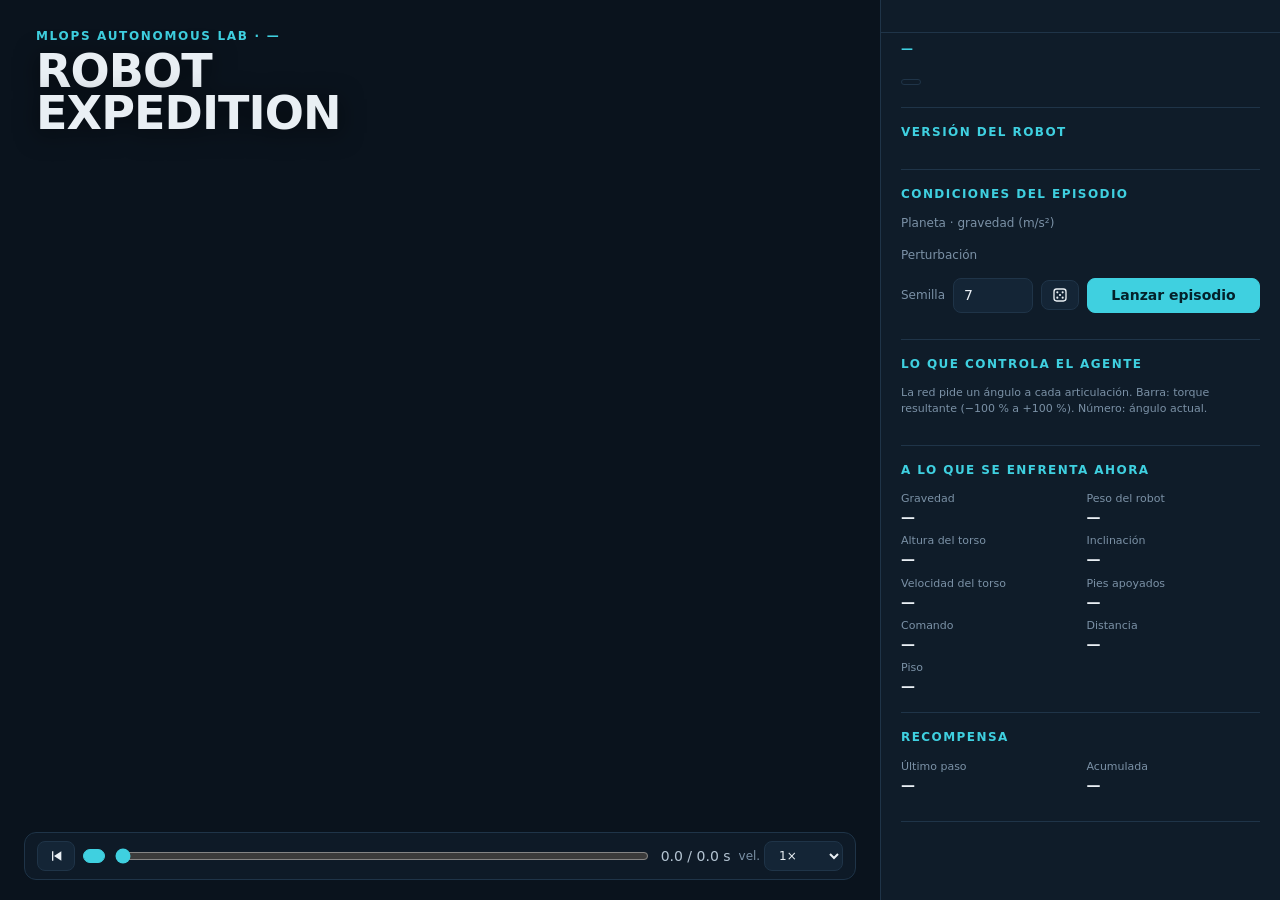
==== web/index.html @ 85c74811 "Parada temprana con prueba sin exploración, pisos y experimentos 2 a 16 Co-Authored-By: Claude Opus " ====
<!doctype html>
<html lang="es">
<head>
  <meta charset="utf-8">
  <meta name="viewport" content="width=device-width, initial-scale=1">
  <title>Robot Expedition</title>
  <link rel="stylesheet" href="style.css">
  <script type="importmap">
    { "imports": { "three": "./vendor/three.module.js", "three/addons/": "./vendor/" } }
  </script>
</head>
<body>
  <main id="escena">
    <canvas id="lienzo"></canvas>

    <header class="cabecera">
      <p class="eyebrow">MLOps Autonomous Lab · <span id="exp-eyebrow">—</span></p>
      <h1>Robot<br>Expedition</h1>
      <p class="mision" id="mision"></p>
    </header>

    <div class="resultado" id="resultado" hidden></div>
    <div class="aviso-empujon" id="aviso-empujon" hidden>¡Empujón!</div>
    <div class="aviso-recorrido" id="aviso-recorrido" hidden></div>

    <div class="linea-tiempo">
      <button id="btn-reiniciar" title="Volver al inicio" aria-label="Volver al inicio"><svg viewBox="0 0 24 24"><path d="M6 5h2v14H6zM20 5v14L9 12z"/></svg></button>
      <button id="btn-play" class="primario" title="Reproducir / pausar" aria-label="Reproducir o pausar"></button>
      <input type="range" id="barra" min="0" max="0" value="0" aria-label="Momento del episodio">
      <span class="contador" id="contador">0.0 / 0.0 s</span>
      <label class="velocidad">vel.
        <select id="velocidad">
          <option value="0.25">0.25×</option>
          <option value="0.5">0.5×</option>
          <option value="1" selected>1×</option>
          <option value="2">2×</option>
          <option value="4">4×</option>
        </select>
      </label>
    </div>
  </main>

  <aside class="panel">
    <nav class="selector" aria-label="Experimentos">
      <div class="selector-fila" id="selector"></div>
    </nav>

    <section>
      <h2 id="exp-titulo">—</h2>
      <p class="pregunta" id="exp-pregunta"></p>
      <p class="nota" id="exp-agrega"></p>
      <p class="sello" id="exp-sello" hidden></p>
    </section>

    <div id="contenido">
      <section>
        <h2>Versión del robot</h2>
        <div class="agentes" id="agentes"></div>
      </section>

      <section id="progreso" hidden>
        <h2>Progreso del entrenamiento</h2>
        <p class="nota">Se guarda una foto de la red a lo largo del entrenamiento. Cada foto se prueba sin
          exploración en <span id="n-eval">—</span> episodios fijos.</p>
        <div class="leyenda-graf">
          <span><i style="background:#dd6a24"></i>Prueba sin exploración</span>
          <span><i style="background:#1f9fae"></i>Mientras entrena, con exploración</span>
        </div>
        <div class="grafico">
          <svg id="grafico-svg" viewBox="0 0 360 200" role="img" aria-label="Tasa de éxito por pasos de entrenamiento"></svg>
          <div class="grafico-tip" id="grafico-tip" hidden></div>
        </div>
        <input type="range" id="checkpoint" min="0" max="0" value="0" aria-label="Foto del entrenamiento">
        <p class="cp-info" id="cp-info"></p>
        <div class="campo fila">
          <button id="btn-recorrido" class="ancho">Recorrer el progreso (8 fotos)</button>
        </div>
        <details class="tabla-detalle">
          <summary>Ver como tabla</summary>
          <table id="tabla-progreso"></table>
        </details>
      </section>

      <section id="seccion-regresion" hidden>
        <h2>¿Olvidó lo anterior?</h2>
        <p class="nota">Este modelo repite las pruebas de los experimentos previos.</p>
        <div class="regresion" id="regresion"></div>
      </section>

      <section>
        <h2>Condiciones del episodio</h2>
        <div class="campo">
          <span class="etiqueta">Planeta · gravedad (m/s²)</span>
          <div class="segmentado" id="planeta"></div>
        </div>
        <div class="campo">
          <span class="etiqueta">Perturbación</span>
          <div class="segmentado" id="perturbacion"></div>
        </div>
        <div class="campo fila">
          <label class="etiqueta" for="semilla">Semilla</label>
          <input type="number" id="semilla" value="7" min="0">
          <button id="btn-dado" title="Semilla aleatoria" aria-label="Semilla aleatoria"><svg viewBox="0 0 24 24"><rect x="3" y="3" width="18" height="18" rx="4" fill="none" stroke="currentColor" stroke-width="2"/><circle cx="8" cy="8" r="1.6"/><circle cx="16" cy="16" r="1.6"/><circle cx="12" cy="12" r="1.6"/><circle cx="16" cy="8" r="1.6"/><circle cx="8" cy="16" r="1.6"/></svg></button>
          <button id="btn-lanzar" class="primario ancho">Lanzar episodio</button>
        </div>
      </section>

      <section>
        <h2>Lo que controla el agente</h2>
        <p class="nota">La red pide un ángulo a cada articulación. Barra: torque resultante (−100 % a +100 %). Número: ángulo actual.</p>
        <div class="motores" id="motores"></div>
      </section>

      <section>
        <h2>A lo que se enfrenta ahora</h2>
        <dl class="datos">
          <div><dt>Gravedad</dt><dd id="v-g">—</dd></div>
          <div><dt>Peso del robot</dt><dd id="v-peso">—</dd></div>
          <div><dt>Altura del torso</dt><dd id="v-altura">—</dd></div>
          <div><dt>Inclinación</dt><dd id="v-inclinacion">—</dd></div>
          <div><dt>Velocidad del torso</dt><dd id="v-velocidad">—</dd></div>
          <div><dt>Pies apoyados</dt><dd id="v-pies">—</dd></div>
          <div><dt>Comando</dt><dd id="v-comando">—</dd></div>
          <div><dt>Distancia</dt><dd id="v-distancia">—</dd></div>
          <div><dt>Piso</dt><dd id="v-piso">—</dd></div>
        </dl>
      </section>

      <section>
        <h2>Recompensa</h2>
        <dl class="datos">
          <div><dt>Último paso</dt><dd id="v-r">—</dd></div>
          <div><dt>Acumulada</dt><dd id="v-rt">—</dd></div>
        </dl>
        <ol class="desglose" id="desglose"></ol>
      </section>
    </div>

    <footer class="pie" id="pie"></footer>
  </aside>

  <script type="module" src="app.js"></script>
</body>
</html>
---- web/style.css ----
:root {
  --fondo: #0a131d;
  --panel: #0f1c29;
  --panel-2: #142536;
  --borde: #1f3448;
  --tinta: #e9eff4;
  --tinta-2: #b4c4d2;
  --apagado: #7b91a6;
  --cian: #3fd0e0;
  --naranja: #ff7a1a;
  --verde: #39c16c;
  --rojo: #ff5a5f;
  --amarillo: #f2b632;
  --ancho-panel: 400px;
  color-scheme: dark;
}

* { box-sizing: border-box; }

html, body {
  margin: 0;
  height: 100%;
  background: var(--fondo);
  color: var(--tinta);
  font: 14px/1.45 system-ui, -apple-system, "Segoe UI", Roboto, sans-serif;
}

body {
  display: grid;
  grid-template-columns: 1fr var(--ancho-panel);
  overflow: hidden;
}

/* ---------------------------------------------------------------- escena */
#escena { position: relative; min-width: 0; height: 100vh; }
#lienzo { display: block; width: 100%; height: 100%; }

.cabecera {
  position: absolute;
  top: 28px; left: 36px;
  pointer-events: none;
  max-width: 60%;
}
.eyebrow {
  margin: 0 0 6px;
  font-size: 12px;
  letter-spacing: .14em;
  text-transform: uppercase;
  color: var(--cian);
  font-weight: 600;
}
.cabecera h1 {
  margin: 0;
  font-size: clamp(30px, 3.6vw, 56px);
  line-height: .9;
  font-weight: 900;
  letter-spacing: -.02em;
  text-transform: uppercase;
  text-shadow: 0 4px 24px #0009;
}
.mision {
  margin: 8px 0 0;
  font-size: 14px;
  color: var(--tinta-2);
  max-width: 34ch;
  text-shadow: 0 2px 10px #000a;
}

.leyenda {
  position: absolute;
  left: 36px; bottom: 84px;
  display: flex; flex-wrap: wrap; gap: 6px 14px;
  font-size: 12px; color: var(--tinta-2);
  pointer-events: none;
}
.leyenda i {
  display: inline-block; width: 11px; height: 11px; border-radius: 2px;
  background: var(--c); margin-right: 5px; vertical-align: -1px;
  box-shadow: 0 0 0 1px #fff2;
}

.resultado {
  position: absolute;
  top: 32px; right: 28px;
  padding: 14px 18px;
  border-radius: 10px;
  background: #0f1c29e6;
  border: 1px solid var(--borde);
  font-size: 15px;
  max-width: 300px;
}
.resultado b { display: block; font-size: 20px; margin-bottom: 2px; }
.resultado small { display: block; color: var(--apagado); font-size: 12px; }
.resultado.exito b { color: var(--verde); }
.resultado.fracaso b { color: var(--rojo); }
.resultado.tiempo b { color: var(--amarillo); }

.linea-tiempo {
  position: absolute;
  left: 24px; right: 24px; bottom: 20px;
  display: flex; align-items: center; gap: 8px;
  padding: 8px 12px;
  background: #0f1c29e0;
  border: 1px solid var(--borde);
  border-radius: 12px;
  backdrop-filter: blur(6px);
}
.linea-tiempo input[type=range] { flex: 1; accent-color: var(--cian); }
.contador { font-variant-numeric: tabular-nums; color: var(--tinta-2); min-width: 72px; text-align: right; }
.velocidad { color: var(--apagado); font-size: 12px; }

button, select, input[type=number] {
  font: inherit;
  color: var(--tinta);
  background: var(--panel-2);
  border: 1px solid var(--borde);
  border-radius: 8px;
  padding: 6px 10px;
}
button { cursor: pointer; }
button svg { width: 16px; height: 16px; fill: currentColor; display: block; }
.accion .sim svg { width: 20px; height: 20px; margin: 0 auto; fill: currentColor; }
button:hover { border-color: var(--cian); }
button.primario { background: var(--cian); color: #04212a; border-color: var(--cian); font-weight: 700; }
button.primario:hover { filter: brightness(1.1); }
button:focus-visible, select:focus-visible, input:focus-visible { outline: 2px solid var(--cian); outline-offset: 2px; }

/* ----------------------------------------------------------------- panel */
.panel {
  height: 100vh;
  overflow-y: auto;
  background: var(--panel);
  border-left: 1px solid var(--borde);
  padding: 8px 20px 24px;
}
.panel section { padding: 16px 0; border-bottom: 1px solid var(--borde); }
.panel h2 {
  margin: 0 0 12px;
  font-size: 12px;
  letter-spacing: .12em;
  text-transform: uppercase;
  color: var(--cian);
}

.agentes { display: grid; gap: 8px; }
.agente {
  text-align: left;
  display: grid; grid-template-columns: auto 1fr; gap: 2px 10px;
  padding: 10px 12px;
}
.agente .punto { grid-row: span 2; width: 12px; height: 12px; border-radius: 50%; margin-top: 4px; background: var(--c); }
.agente b { font-size: 14px; }
.agente small { color: var(--apagado); font-size: 12px; line-height: 1.35; }
.agente[aria-pressed=true] { border-color: var(--c); background: color-mix(in srgb, var(--c) 14%, var(--panel-2)); }
.agente:disabled { opacity: .45; cursor: not-allowed; }

.campo { margin-bottom: 10px; }
.campo.fila { display: flex; gap: 8px; align-items: center; flex-wrap: wrap; }
.campo.fila input { width: 80px; }
.etiqueta { display: block; font-size: 12px; color: var(--apagado); margin-bottom: 4px; }
.campo.fila .etiqueta { margin: 0; }
.ancho { flex: 1; }
.segmentado { display: flex; gap: 4px; }
.segmentado button { flex: 1; padding: 5px 6px; font-size: 13px; }
.segmentado button[aria-pressed=true] { background: var(--tinta); color: var(--fondo); border-color: var(--tinta); font-weight: 600; }

.acciones { display: grid; grid-template-columns: repeat(4, 1fr); gap: 6px; }
.accion.agarrar { grid-column: span 4; display: flex; align-items: center; justify-content: center; gap: 8px; }
.accion.agarrar .sim { display: inline-block; }
.accion {
  position: relative;
  padding: 8px 4px;
  border-radius: 8px;
  border: 1px solid var(--borde);
  background: var(--panel-2);
  text-align: center;
  font-size: 12px;
  color: var(--tinta-2);
  overflow: hidden;
}
.accion .q { position: absolute; inset: 0; background: var(--cian); opacity: 0; transition: opacity .2s; }
.accion span { position: relative; }
.accion .sim { display: block; font-size: 18px; line-height: 1.1; color: var(--tinta); }
.accion.activa { border-color: var(--naranja); color: var(--tinta); box-shadow: 0 0 0 1px var(--naranja) inset; }
.accion.activa .sim { color: var(--naranja); }
.nota { font-size: 11px; color: var(--apagado); margin: 6px 0 12px; }

.medidor-cab { display: flex; justify-content: space-between; font-size: 12px; color: var(--apagado); }
.medidor-cab b { color: var(--tinta); font-variant-numeric: tabular-nums; }
.barra-bat { height: 10px; border-radius: 5px; background: var(--panel-2); border: 1px solid var(--borde); overflow: hidden; margin: 4px 0 12px; }
#bateria { height: 100%; width: 100%; background: var(--verde); transition: width .25s, background .25s; }

.etapas { display: flex; align-items: center; gap: 4px; margin-bottom: 12px; font-size: 12px; }
.etapas span { padding: 3px 7px; border-radius: 99px; border: 1px solid var(--borde); color: var(--apagado); white-space: nowrap; }
.etapas i { flex: 1; height: 1px; background: var(--borde); }
.etapas span.hecha { border-color: var(--verde); color: var(--verde); }
.etapas span.actual { border-color: var(--naranja); color: var(--tinta); background: #ff7a1a22; }

.datos { margin: 0; display: grid; grid-template-columns: 1fr 1fr; gap: 6px 12px; }
.datos div { min-width: 0; }
.datos dt { font-size: 11px; color: var(--apagado); }
.datos dd { margin: 0; font-variant-numeric: tabular-nums; font-weight: 600; }
.datos.compacto { grid-template-columns: 1fr; gap: 3px; }
.datos.compacto div { display: flex; justify-content: space-between; gap: 8px; }
.datos.compacto dd { text-align: right; }
.alerta { color: var(--amarillo); }
.peligro { color: var(--rojo); }

.enfrenta { display: grid; grid-template-columns: 120px 1fr; gap: 14px; align-items: start; }
#radar { width: 120px; height: 120px; }

.bitacora { list-style: none; margin: 10px 0 0; padding: 0; max-height: 150px; overflow-y: auto; font-size: 12px; }
.bitacora li { padding: 3px 0; border-bottom: 1px dashed var(--borde); color: var(--tinta-2); display: flex; gap: 8px; }
.bitacora li b { color: var(--apagado); font-weight: 500; min-width: 30px; font-variant-numeric: tabular-nums; }
.bitacora li.mala { color: var(--rojo); }
.bitacora li.buena { color: var(--verde); }

.pie { padding-top: 14px; font-size: 11px; color: var(--apagado); }
.pie code { color: var(--tinta-2); }

/* --------------------------------------------------------------- progreso */
.leyenda-graf { display: flex; flex-direction: column; gap: 2px; font-size: 12px; color: var(--tinta-2); margin-bottom: 4px; }
.leyenda-graf i { display: inline-block; width: 14px; height: 3px; border-radius: 2px; margin-right: 6px; vertical-align: 3px; }
.grafico { position: relative; }
.grafico svg { width: 100%; height: auto; display: block; touch-action: none; }
.grafico .rejilla { stroke: var(--borde); stroke-width: 1; }
.grafico .base { stroke: var(--apagado); stroke-width: 1; }
.grafico .eje { fill: var(--apagado); font-size: 10px; }
.grafico .hito { stroke: var(--apagado); stroke-dasharray: 2 3; }
.grafico .elegido { stroke: var(--tinta); stroke-width: 1.5; }
.grafico .cruz { stroke: var(--tinta-2); stroke-width: 1; }
.grafico #zona { cursor: pointer; }
.grafico-tip {
  position: absolute; top: 6px; width: 150px; pointer-events: none;
  background: var(--fondo); border: 1px solid var(--borde); border-radius: 8px;
  padding: 6px 8px; font-size: 12px; display: grid; gap: 2px;
}
.grafico-tip i { display: inline-block; width: 8px; height: 8px; border-radius: 50%; margin-right: 5px; }
.grafico-tip small { color: var(--apagado); }
#checkpoint { width: 100%; accent-color: var(--tinta); margin: 6px 0 2px; }
.cp-info { font-size: 12px; color: var(--tinta-2); margin: 2px 0 10px; min-height: 34px; }
.cp-info b { color: var(--tinta); }
.tabla-detalle summary { cursor: pointer; font-size: 12px; color: var(--apagado); }
.tabla-detalle table { width: 100%; border-collapse: collapse; font-size: 11px; margin-top: 6px; font-variant-numeric: tabular-nums; }
.tabla-detalle th, .tabla-detalle td { padding: 3px 4px; border-bottom: 1px solid var(--borde); text-align: right; }
.tabla-detalle th:first-child, .tabla-detalle td:first-child { text-align: left; }
.tabla-detalle th { color: var(--apagado); font-weight: 600; }
.aviso-recorrido {
  position: absolute; bottom: 82px; right: 24px;
  padding: 8px 14px; border-radius: 99px; background: #0f1c29e6; border: 1px solid var(--borde);
  font-size: 13px; white-space: nowrap;
}
.aviso-recorrido button { margin-left: 8px; padding: 2px 8px; font-size: 12px; }

/* -------------------------------------------------------------- responsivo */
@media (max-width: 900px) {
  body { grid-template-columns: 1fr; overflow: auto; }
  #escena { height: 70vh; }
  .panel { height: auto; border-left: 0; border-top: 1px solid var(--borde); padding: 8px 16px 24px; }
  .cabecera { left: 16px; top: 16px; max-width: 90%; }
  .leyenda { display: none; }
  .linea-tiempo { left: 12px; right: 12px; bottom: 12px; }
  .resultado { top: auto; bottom: 76px; right: 12px; left: 12px; max-width: none; }
}

/* ------------------------------------------------------------ experimentos */
.selector {
  position: sticky; top: 0; z-index: 5;
  background: var(--panel);
  margin: -8px -20px 0; padding: 10px 20px;
  border-bottom: 1px solid var(--borde);
}
.selector-fila { display: flex; gap: 6px; overflow-x: auto; padding-bottom: 4px; }
.chip-exp { flex: none; text-align: left; padding: 5px 10px; font-size: 13px; font-weight: 600; }
.chip-exp small { display: block; font-size: 10px; font-weight: 500; color: var(--apagado); }
.chip-exp.pendiente { color: var(--apagado); border-style: dashed; font-weight: 500; }
.chip-exp[aria-pressed=true] { background: var(--tinta); color: var(--fondo); border-color: var(--tinta); }
.chip-exp[aria-pressed=true] small { color: #4a5a68; }
.pregunta { margin: 0 0 4px; font-size: 15px; }
.sello { display: inline-block; margin: 4px 0 0; padding: 2px 9px; border-radius: 99px; font-size: 12px; border: 1px solid var(--borde); color: var(--tinta-2); }
.sello.ok { border-color: var(--verde); color: var(--verde); }

.motores { display: grid; gap: 4px; }
.motor { display: grid; grid-template-columns: 124px 1fr 40px; gap: 8px; align-items: center; font-size: 12px; color: var(--tinta-2); }
.m-barra { position: relative; height: 8px; border-radius: 4px; background: var(--panel-2); border: 1px solid var(--borde); overflow: hidden; }
.m-barra::after { content: ""; position: absolute; left: 50%; top: 0; bottom: 0; width: 1px; background: var(--apagado); }
.m-barra i { position: absolute; top: 0; bottom: 0; left: 50%; width: 0; background: var(--cian); }
.m-valor { text-align: right; font-variant-numeric: tabular-nums; color: var(--tinta); }

.desglose { list-style: none; margin: 10px 0 0; padding: 0; font-size: 12px; }
.desglose li { display: flex; justify-content: space-between; padding: 2px 0; border-bottom: 1px dashed var(--borde); color: var(--tinta-2); }
.desglose b { color: var(--tinta); font-weight: 600; font-variant-numeric: tabular-nums; }

.aviso-empujon {
  position: absolute; top: 45%; left: 50%; transform: translateX(-50%);
  padding: 6px 16px; border-radius: 8px; background: #ff7a1ae0; color: #1a0d03;
  font-weight: 800; font-size: 18px; pointer-events: none;
}

.chip-exp.aprobado { border-color: var(--verde); }
.chip-exp.fallido { border-color: var(--rojo); }
.regresion { display: grid; gap: 4px; }
.reg-fila { display: grid; grid-template-columns: 130px 1fr 40px; gap: 8px; align-items: center; font-size: 12px; color: var(--tinta-2); }
.reg-fila .m-barra::after { display: none; }
.reg-fila b { text-align: right; color: var(--tinta); font-variant-numeric: tabular-nums; }
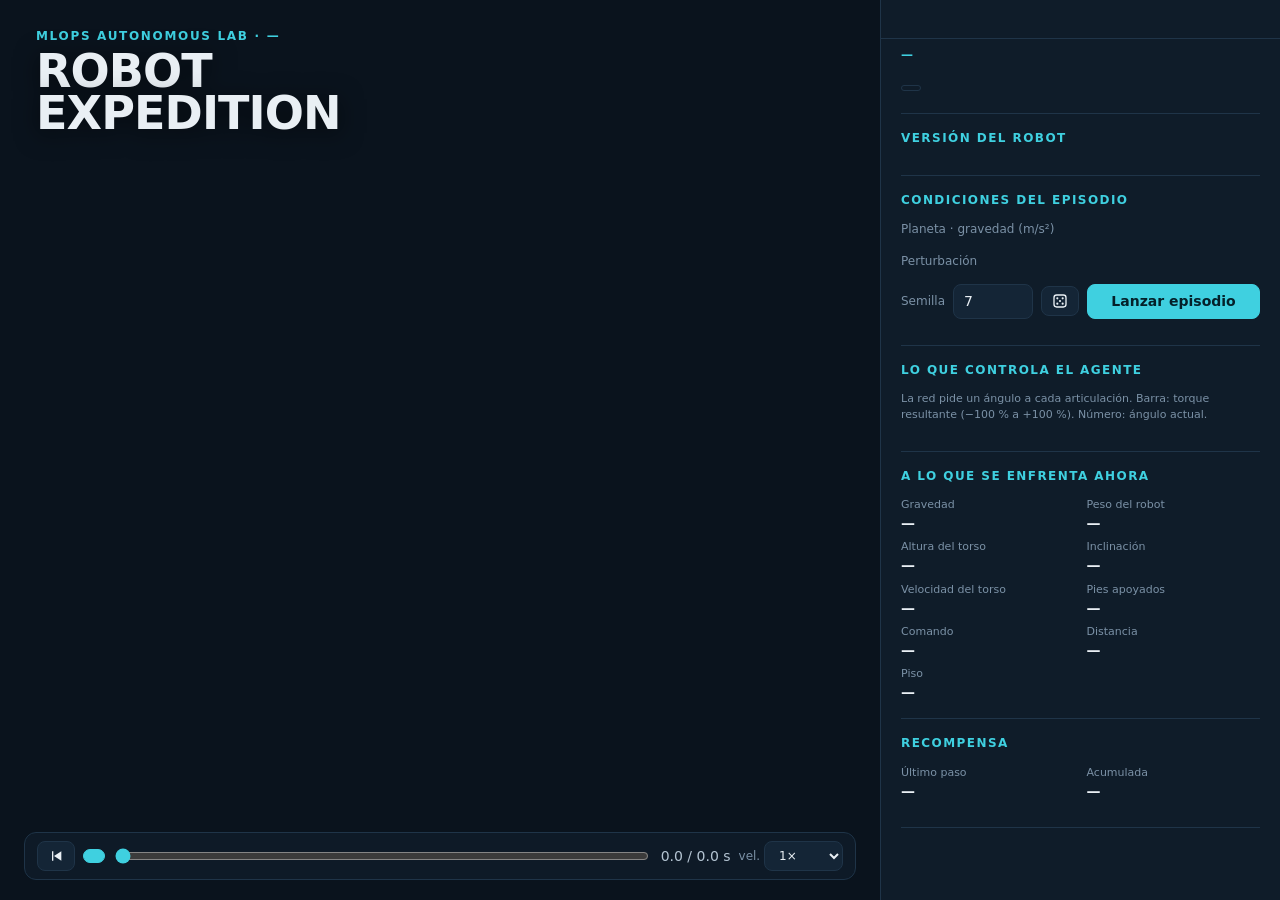
==== commit 485c61ab: "exp-002 Empujón leve: no aprobado ¿Resiste un empujón leve sin mover los pies? Campeón: semilla 0.  " ====
--- a/web/index.html
+++ b/web/index.html
@@ -42,6 +42,7 @@
 
   <aside class="panel">
     <nav class="selector" aria-label="Experimentos">
+      <p class="avance" id="avance"></p>
       <div class="selector-fila" id="selector"></div>
     </nav>
 
--- a/web/style.css
+++ b/web/style.css
@@ -303,3 +303,5 @@
 .reg-fila { display: grid; grid-template-columns: 130px 1fr 40px; gap: 8px; align-items: center; font-size: 12px; color: var(--tinta-2); }
 .reg-fila .m-barra::after { display: none; }
 .reg-fila b { text-align: right; color: var(--tinta); font-variant-numeric: tabular-nums; }
+.avance { margin: 0 0 6px; font-size: 12px; color: var(--tinta-2); }
+.avance b { color: var(--verde); font-size: 14px; }
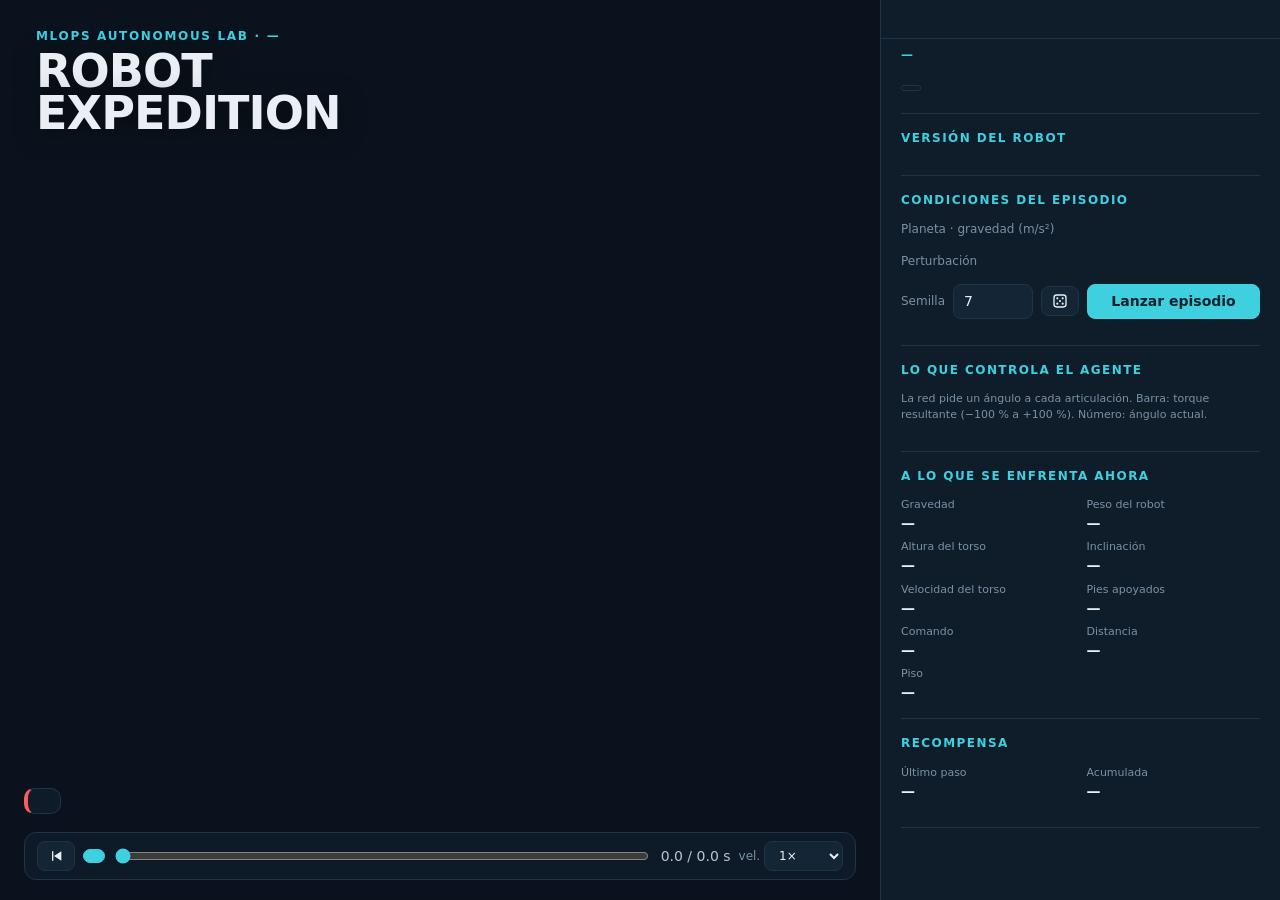
==== commit 730619ac: "Visor: «Ver su aprendizaje» por etapas y solo Tierra y Marte - evolucion.py prueba las fotos de todo" ====
--- a/web/index.html
+++ b/web/index.html
@@ -21,7 +21,7 @@
 
     <div class="resultado" id="resultado" hidden></div>
     <div class="aviso-empujon" id="aviso-empujon" hidden>¡Empujón!</div>
-    <div class="aviso-recorrido" id="aviso-recorrido" hidden></div>
+    <div class="etapa" id="etapa" hidden></div>
 
     <div class="linea-tiempo">
       <button id="btn-reiniciar" title="Volver al inicio" aria-label="Volver al inicio"><svg viewBox="0 0 24 24"><path d="M6 5h2v14H6zM20 5v14L9 12z"/></svg></button>
@@ -54,6 +54,13 @@
     </section>
 
     <div id="contenido">
+      <section id="aprendizaje" hidden>
+        <h2>Cómo aprendió</h2>
+        <button id="btn-aprendizaje" class="primario grande"></button>
+        <p class="nota" id="aprendizaje-nota"></p>
+        <ol class="hitos" id="hitos"></ol>
+      </section>
+
       <section>
         <h2>Versión del robot</h2>
         <div class="agentes" id="agentes"></div>
@@ -73,9 +80,6 @@
         </div>
         <input type="range" id="checkpoint" min="0" max="0" value="0" aria-label="Foto del entrenamiento">
         <p class="cp-info" id="cp-info"></p>
-        <div class="campo fila">
-          <button id="btn-recorrido" class="ancho">Recorrer el progreso (8 fotos)</button>
-        </div>
         <details class="tabla-detalle">
           <summary>Ver como tabla</summary>
           <table id="tabla-progreso"></table>
--- a/web/style.css
+++ b/web/style.css
@@ -305,3 +305,24 @@
 .reg-fila b { text-align: right; color: var(--tinta); font-variant-numeric: tabular-nums; }
 .avance { margin: 0 0 6px; font-size: 12px; color: var(--tinta-2); }
 .avance b { color: var(--verde); font-size: 14px; }
+
+/* ------------------------------------------------------------ cómo aprendió */
+button.grande { width: 100%; padding: 11px; font-size: 15px; display: flex; align-items: center; justify-content: center; gap: 8px; }
+.hitos { list-style: none; margin: 10px 0 0; padding: 0; display: grid; gap: 6px; }
+.hito button { width: 100%; display: flex; gap: 10px; text-align: left; padding: 8px 10px; }
+.h-num { flex: none; width: 22px; height: 22px; border-radius: 50%; display: grid; place-items: center; font-size: 12px; font-weight: 700; background: var(--borde); color: var(--tinta-2); }
+.h-cuerpo { display: grid; gap: 1px; font-size: 12px; color: var(--tinta-2); min-width: 0; }
+.h-cuerpo b { font-size: 13px; color: var(--tinta); }
+.h-cuerpo small { color: var(--apagado); font-size: 11px; }
+.hito.logrado .h-num { background: var(--verde); color: #04210f; }
+.hito.activo button { border-color: var(--cian); background: color-mix(in srgb, var(--cian) 12%, var(--panel-2)); }
+
+.etapa {
+  position: absolute; bottom: 86px; left: 24px; max-width: min(380px, calc(100% - 48px));
+  padding: 12px 16px; border-radius: 10px;
+  background: #0f1c29ee; border: 1px solid var(--borde); border-left: 4px solid var(--rojo);
+  display: grid; gap: 2px; font-size: 14px; pointer-events: none;
+}
+.etapa.logrado { border-left-color: var(--verde); }
+.etapa small { color: var(--apagado); font-size: 12px; }
+.etapa b { font-size: 18px; }
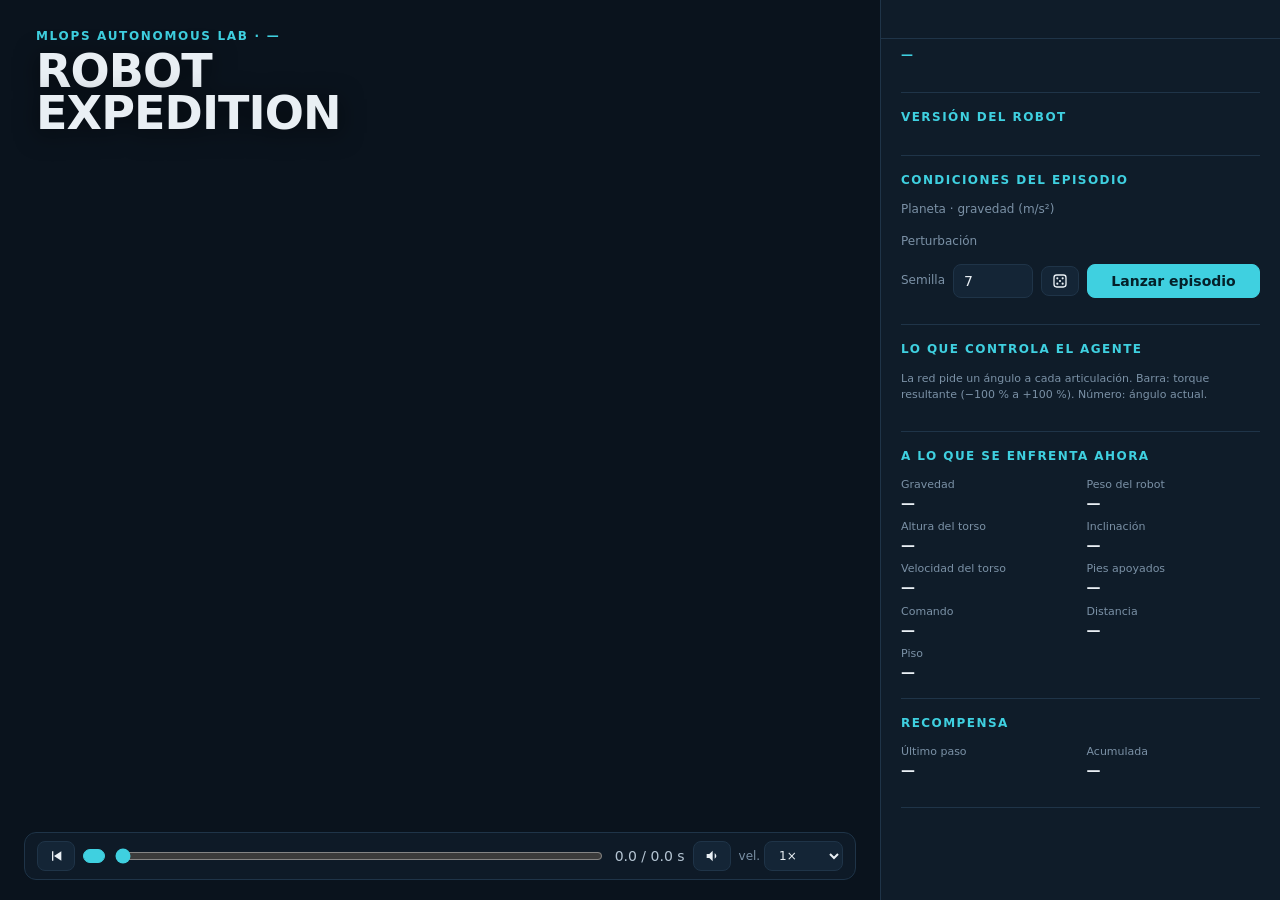
==== commit a087bf21: "Visor: robot con personalidad, niveles, carrera de versiones y pista con meta - robot3d.js: cuerpo m" ====
--- a/web/index.html
+++ b/web/index.html
@@ -21,13 +21,17 @@
 
     <div class="resultado" id="resultado" hidden></div>
     <div class="aviso-empujon" id="aviso-empujon" hidden>¡Empujón!</div>
+    <div class="niveles" id="niveles" hidden></div>
     <div class="etapa" id="etapa" hidden></div>
+    <div class="burbuja" id="burbuja" hidden></div>
+    <div id="etiquetas"></div>
 
     <div class="linea-tiempo">
       <button id="btn-reiniciar" title="Volver al inicio" aria-label="Volver al inicio"><svg viewBox="0 0 24 24"><path d="M6 5h2v14H6zM20 5v14L9 12z"/></svg></button>
       <button id="btn-play" class="primario" title="Reproducir / pausar" aria-label="Reproducir o pausar"></button>
       <input type="range" id="barra" min="0" max="0" value="0" aria-label="Momento del episodio">
       <span class="contador" id="contador">0.0 / 0.0 s</span>
+      <button id="btn-sonido" title="Sonido" aria-label="Activar o silenciar el sonido"><svg viewBox="0 0 24 24"><path d="M4 9v6h4l5 5V4L8 9zM16 8c1.5 1 2.5 2.4 2.5 4s-1 3-2.5 4z"/></svg></button>
       <label class="velocidad">vel.
         <select id="velocidad">
           <option value="0.25">0.25×</option>
@@ -57,6 +61,7 @@
       <section id="aprendizaje" hidden>
         <h2>Cómo aprendió</h2>
         <button id="btn-aprendizaje" class="primario grande"></button>
+        <button id="btn-carrera" class="grande secundario">Carrera de versiones</button>
         <p class="nota" id="aprendizaje-nota"></p>
         <ol class="hitos" id="hitos"></ol>
       </section>
--- a/web/style.css
+++ b/web/style.css
@@ -326,3 +326,48 @@
 .etapa.logrado { border-left-color: var(--verde); }
 .etapa small { color: var(--apagado); font-size: 12px; }
 .etapa b { font-size: 18px; }
+
+/* ---------------------------------------------------------------- personaje */
+button.secundario { margin-top: 6px; background: var(--panel-2); color: var(--tinta); font-weight: 600; }
+.estrellas { font-style: normal; color: var(--amarillo); letter-spacing: 1px; font-size: 13px; white-space: nowrap; }
+.etapa .estrellas { font-size: 18px; margin-top: 2px; }
+.hito button { align-items: flex-start; }
+.hito .estrellas { margin-left: auto; }
+.h-num { background: var(--c); color: #06121b; }
+.hito.logrado .h-num { background: var(--c); }
+.etapa.entra { animation: entrada .35s cubic-bezier(.2, 1.4, .4, 1); }
+@keyframes entrada { from { transform: translateY(14px) scale(.94); opacity: 0; } }
+
+.niveles {
+  position: absolute; top: 20px; right: 24px;
+  display: flex; align-items: center; gap: 4px;
+  padding: 6px 10px; border-radius: 99px;
+  background: #0f1c29cc; pointer-events: none;
+}
+.niveles span {
+  width: 24px; height: 24px; border-radius: 50%;
+  display: grid; place-items: center; font-size: 12px; font-weight: 800;
+  background: var(--panel-2); color: var(--apagado); border: 2px solid var(--borde);
+}
+.niveles span.pasado { background: var(--c); color: #06121b; border-color: var(--c); }
+.niveles span.actual { border-color: var(--c); color: var(--tinta); transform: scale(1.18); }
+.niveles i { width: 12px; height: 2px; background: var(--borde); }
+
+.burbuja {
+  position: absolute; left: 0; top: 0; pointer-events: none;
+  padding: 6px 12px; border-radius: 14px;
+  background: #fffdf6; color: #14202b; font-weight: 800; font-size: 15px; white-space: nowrap;
+  box-shadow: 0 6px 18px #0006;
+}
+.burbuja::after {
+  content: ""; position: absolute; left: 50%; bottom: -7px; margin-left: -7px;
+  border: 7px solid transparent; border-top-color: #fffdf6; border-bottom: 0;
+}
+.etiqueta-carrera {
+  position: absolute; left: 0; top: 0; pointer-events: none;
+  padding: 2px 8px; border-radius: 99px;
+  background: var(--c); color: #06121b; font-size: 11px; font-weight: 800; white-space: nowrap;
+}
+#btn-sonido.apagado { opacity: .45; }
+
+[hidden] { display: none !important; }
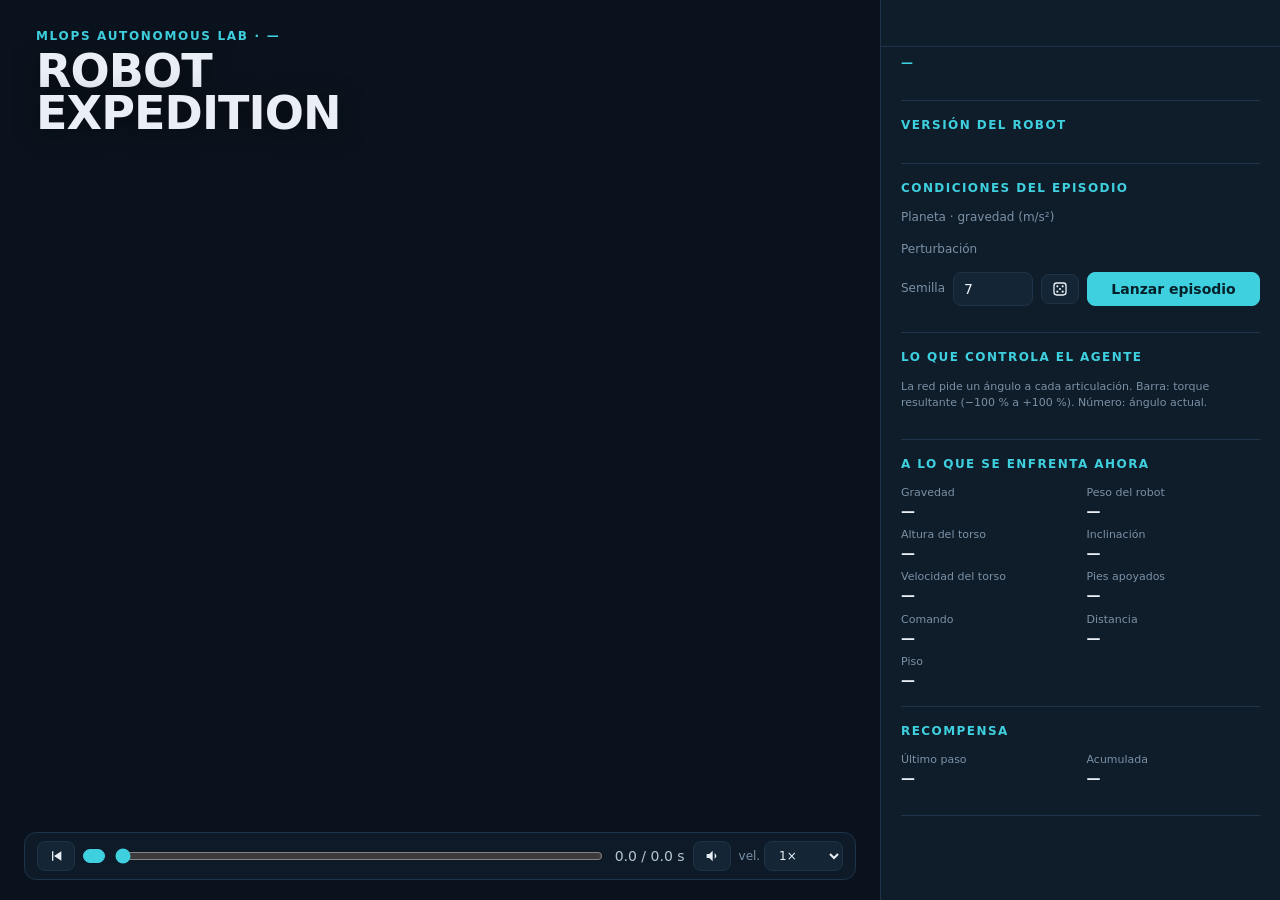
==== commit cb12abdc: "exp-004 Sentadilla: no aprobado ¿Controla su altura a la orden? Campeón: semilla 0.  Co-Authored-By:" ====
--- a/web/index.html
+++ b/web/index.html
@@ -47,6 +47,7 @@
   <aside class="panel">
     <nav class="selector" aria-label="Experimentos">
       <p class="avance" id="avance"></p>
+      <div class="mapa" id="mapa" aria-label="Mapa de los 50 experimentos"></div>
       <div class="selector-fila" id="selector"></div>
     </nav>
 
@@ -55,6 +56,11 @@
       <p class="pregunta" id="exp-pregunta"></p>
       <p class="nota" id="exp-agrega"></p>
       <p class="sello" id="exp-sello" hidden></p>
+    </section>
+
+    <section id="pendiente" class="tarjeta-pendiente" hidden>
+      <h2>Próximamente</h2>
+      <p id="pendiente-texto"></p>
     </section>
 
     <div id="contenido">
--- a/web/style.css
+++ b/web/style.css
@@ -371,3 +371,14 @@
 #btn-sonido.apagado { opacity: .45; }
 
 [hidden] { display: none !important; }
+
+.mapa { display: grid; grid-template-columns: repeat(25, 1fr); gap: 2px; margin-bottom: 8px; }
+.punto-mapa {
+  aspect-ratio: 1; padding: 0; border-radius: 4px; font-size: 7px; line-height: 1;
+  color: transparent; background: var(--panel-2); border: 1px solid var(--borde);
+}
+.punto-mapa.aprobado { background: var(--verde); border-color: var(--verde); }
+.punto-mapa.fallido { background: #6b2b33; border-color: var(--rojo); }
+.punto-mapa[aria-pressed=true] { outline: 2px solid var(--tinta); outline-offset: 1px; }
+.punto-mapa:hover { color: var(--tinta); }
+.tarjeta-pendiente p { color: var(--tinta-2); margin: 0; }
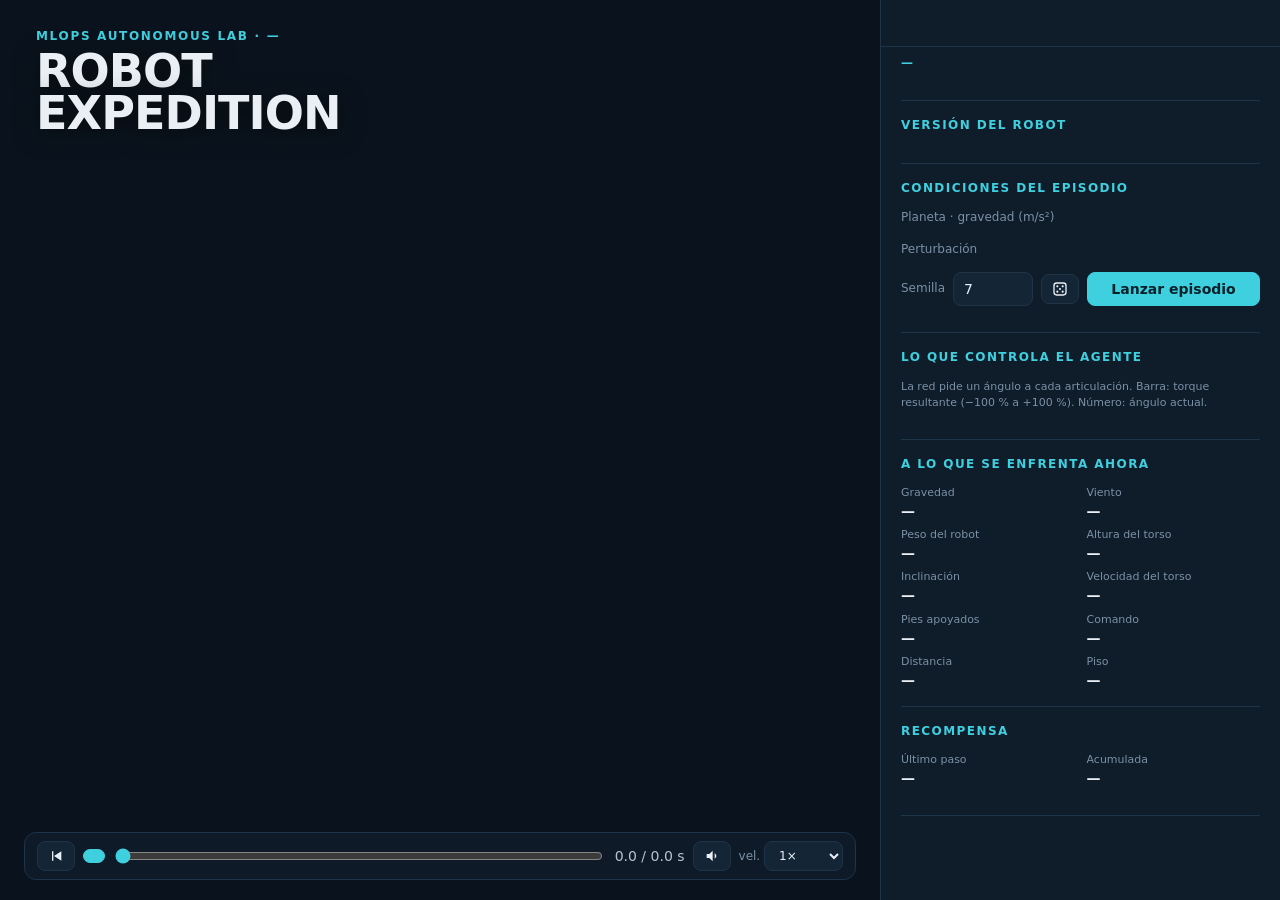
==== commit bc0689a1: "Visor: viento animado, cinco etapas, guías de esquina y círculo, listones; modelos fuera de git Co-A" ====
--- a/web/index.html
+++ b/web/index.html
@@ -37,7 +37,9 @@
           <option value="0.25">0.25×</option>
           <option value="0.5">0.5×</option>
           <option value="1" selected>1×</option>
+          <option value="1.5">1.5×</option>
           <option value="2">2×</option>
+          <option value="2.5">2.5×</option>
           <option value="4">4×</option>
         </select>
       </label>
@@ -131,6 +133,7 @@
         <h2>A lo que se enfrenta ahora</h2>
         <dl class="datos">
           <div><dt>Gravedad</dt><dd id="v-g">—</dd></div>
+          <div><dt>Viento</dt><dd id="v-viento">—</dd></div>
           <div><dt>Peso del robot</dt><dd id="v-peso">—</dd></div>
           <div><dt>Altura del torso</dt><dd id="v-altura">—</dd></div>
           <div><dt>Inclinación</dt><dd id="v-inclinacion">—</dd></div>
--- a/web/style.css
+++ b/web/style.css
@@ -382,3 +382,7 @@
 .punto-mapa[aria-pressed=true] { outline: 2px solid var(--tinta); outline-offset: 1px; }
 .punto-mapa:hover { color: var(--tinta); }
 .tarjeta-pendiente p { color: var(--tinta-2); margin: 0; }
+
+.panel { scroll-padding-top: 170px; }
+.resultado .calidad { color: var(--verde); font-size: 15px; }
+.h-cuerpo small:first-of-type { color: var(--cian); }
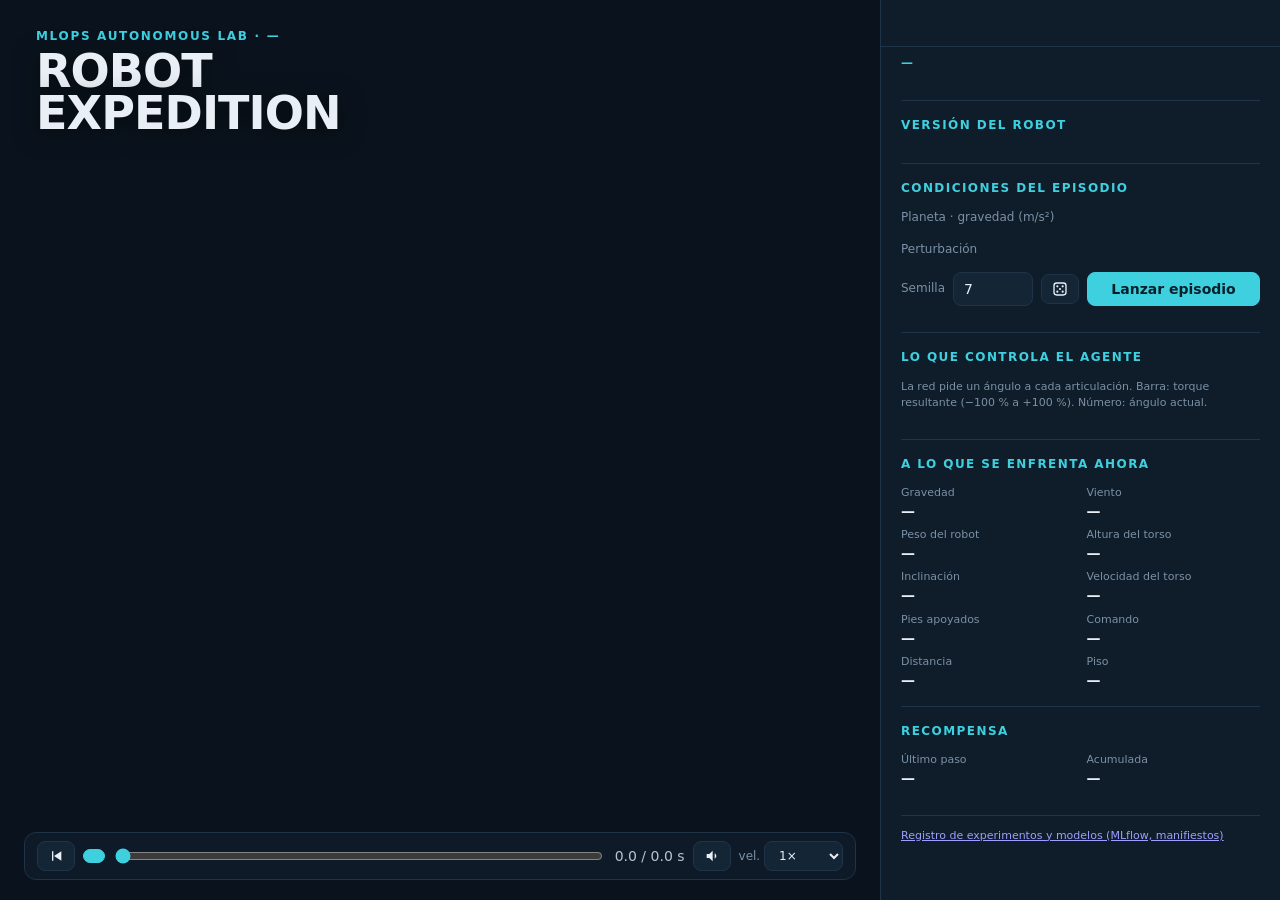
==== commit d2a16689: "exp-108 Llegar a las balizas: aprobado ¿Llega, una tras otra, a tres balizas puestas al azar a su al" ====
--- a/web/index.html
+++ b/web/index.html
@@ -20,6 +20,7 @@
     </header>
 
     <div class="resultado" id="resultado" hidden></div>
+    <p class="modo" id="modo" hidden></p>
     <div class="aviso-empujon" id="aviso-empujon" hidden>¡Empujón!</div>
     <div class="niveles" id="niveles" hidden></div>
     <div class="etapa" id="etapa" hidden></div>
@@ -155,6 +156,8 @@
       </section>
     </div>
 
+    <p class="nota" id="servidor"></p>
+    <p class="nota"><a href="registro.html">Registro de experimentos y modelos (MLflow, manifiestos)</a></p>
     <footer class="pie" id="pie"></footer>
   </aside>
 
--- a/web/style.css
+++ b/web/style.css
@@ -386,3 +386,11 @@
 .panel { scroll-padding-top: 170px; }
 .resultado .calidad { color: var(--verde); font-size: 15px; }
 .h-cuerpo small:first-of-type { color: var(--cian); }
+
+/* Qué se está mostrando: evaluación en vivo, replay grabado o error del servicio */
+.modo { position: absolute; left: 24px; bottom: 84px; z-index: 5; margin: 0; padding: 6px 12px; border-radius: 999px;
+  font-size: 12.5px; font-weight: 600; color: #fff; background: rgba(20, 24, 30, 0.72); max-width: calc(100% - 48px); }
+.modo.vivo { background: rgba(31, 122, 63, 0.92); }
+.modo.replay { background: rgba(60, 70, 84, 0.88); }
+.modo.cargando { background: rgba(180, 110, 20, 0.92); }
+.modo.error { background: rgba(170, 38, 42, 0.95); }
